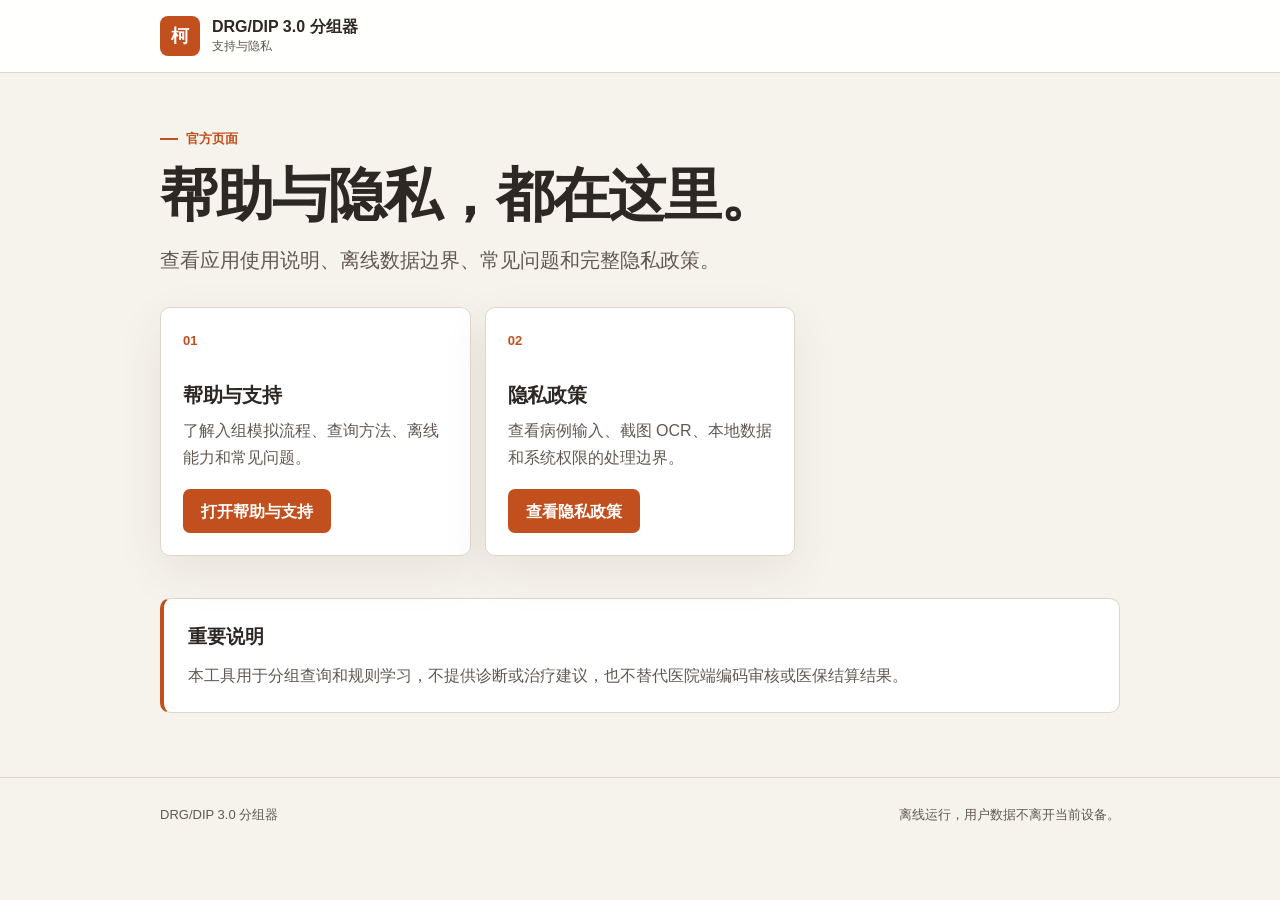
==== index.html @ ec3b19e8 "Add DRG DIP support and privacy pages" ====
<!doctype html>
<html lang="zh-CN">
  <head>
    <meta charset="utf-8">
    <meta name="viewport" content="width=device-width, initial-scale=1">
    <meta
      name="description"
      content="DRG/DIP 3.0 分组器帮助、支持与隐私政策页面。"
    >
    <title>DRG/DIP 3.0 分组器 - 支持与隐私</title>
    <link rel="stylesheet" href="./drg-legal.css">
  </head>
  <body>
    <header class="site-header">
      <div class="site-header__inner">
        <a class="brand" href="./" aria-label="返回支持与隐私首页">
          <span class="brand__mark" aria-hidden="true">柯</span>
          <span class="brand__text">
            <span class="brand__title">DRG/DIP 3.0 分组器</span>
            <span class="brand__subtitle">支持与隐私</span>
          </span>
        </a>
      </div>
    </header>

    <main>
      <section class="hero" aria-labelledby="page-title">
        <div class="eyebrow">官方页面</div>
        <h1 id="page-title">帮助与隐私，都在这里。</h1>
        <p class="hero__lead">
          查看应用使用说明、离线数据边界、常见问题和完整隐私政策。
        </p>
      </section>

      <section class="quick-grid" aria-label="页面入口">
        <article class="quick-card">
          <span class="quick-card__number">01</span>
          <h2>帮助与支持</h2>
          <p>了解入组模拟流程、查询方法、离线能力和常见问题。</p>
          <a class="button-link" href="./drg-support/">打开帮助与支持</a>
        </article>
        <article class="quick-card">
          <span class="quick-card__number">02</span>
          <h2>隐私政策</h2>
          <p>查看病例输入、截图 OCR、本地数据和系统权限的处理边界。</p>
          <a class="button-link" href="./drg-privacy/">查看隐私政策</a>
        </article>
      </section>

      <aside class="callout">
        <h2>重要说明</h2>
        <p>
          本工具用于分组查询和规则学习，不提供诊断或治疗建议，也不替代医院端编码审核或医保结算结果。
        </p>
      </aside>
    </main>

    <footer class="site-footer">
      <div class="site-footer__inner">
        <span>DRG/DIP 3.0 分组器</span>
        <span>离线运行，用户数据不离开当前设备。</span>
      </div>
    </footer>
  </body>
</html>
---- drg-legal.css ----
:root {
  color-scheme: light dark;
  --canvas: #f6f3ed;
  --surface: #ffffff;
  --surface-muted: #faf9f6;
  --ink: #2e2824;
  --ink-muted: #615951;
  --accent: #c24f1e;
  --accent-soft: #f5e0d1;
  --border: #ded6cc;
  --success: #1c7340;
  --success-soft: #e0f4e6;
  --shadow: 0 16px 48px rgba(64, 43, 29, 0.08);
  --content-width: 960px;
}

@media (prefers-color-scheme: dark) {
  :root {
    --canvas: #161310;
    --surface: #221d19;
    --surface-muted: #2b241f;
    --ink: #f6f1eb;
    --ink-muted: #beb1a6;
    --accent: #ef7e4f;
    --accent-soft: #4a2719;
    --border: #4c4138;
    --success: #7ad69d;
    --success-soft: #163723;
    --shadow: 0 18px 56px rgba(0, 0, 0, 0.28);
  }
}

* {
  box-sizing: border-box;
}

html {
  scroll-behavior: smooth;
}

body {
  margin: 0;
  background: var(--canvas);
  color: var(--ink);
  font-family: -apple-system, BlinkMacSystemFont, "SF Pro Text", "PingFang SC",
    "Hiragino Sans GB", "Microsoft YaHei", sans-serif;
  font-size: 16px;
  line-height: 1.7;
  text-rendering: optimizeLegibility;
}

a {
  color: var(--accent);
  text-underline-offset: 0.2em;
}

a:focus-visible,
button:focus-visible,
summary:focus-visible {
  outline: 3px solid var(--accent);
  outline-offset: 3px;
}

.site-header {
  border-bottom: 1px solid var(--border);
  background: color-mix(in srgb, var(--surface) 94%, transparent);
  backdrop-filter: blur(16px);
}

.site-header__inner,
main,
.site-footer__inner {
  width: min(calc(100% - 32px), var(--content-width));
  margin-inline: auto;
}

.site-header__inner {
  display: flex;
  align-items: center;
  justify-content: space-between;
  gap: 20px;
  min-height: 72px;
}

.brand {
  display: inline-flex;
  align-items: center;
  gap: 12px;
  color: var(--ink);
  text-decoration: none;
}

.brand__mark {
  display: grid;
  width: 40px;
  height: 40px;
  place-items: center;
  border-radius: 8px;
  background: var(--accent);
  color: #fff;
  font-size: 18px;
  font-weight: 700;
}

.brand__text {
  display: grid;
  gap: 1px;
}

.brand__title {
  font-size: 16px;
  font-weight: 700;
  letter-spacing: 0;
  line-height: 1.3;
}

.brand__subtitle {
  color: var(--ink-muted);
  font-size: 12px;
  line-height: 1.3;
}

.header-link {
  flex: none;
  font-size: 14px;
  font-weight: 600;
  text-decoration: none;
}

main {
  padding: 48px 0 64px;
}

.hero {
  max-width: 760px;
  margin-bottom: 30px;
}

.eyebrow {
  display: inline-flex;
  align-items: center;
  gap: 8px;
  margin-bottom: 14px;
  color: var(--accent);
  font-size: 13px;
  font-weight: 700;
}

.eyebrow::before {
  width: 18px;
  height: 2px;
  background: currentColor;
  content: "";
}

h1,
h2,
h3,
p {
  margin-top: 0;
}

h1 {
  max-width: 720px;
  margin-bottom: 16px;
  font-size: clamp(34px, 6vw, 58px);
  letter-spacing: -0.035em;
  line-height: 1.08;
}

.hero__lead {
  max-width: 700px;
  margin-bottom: 0;
  color: var(--ink-muted);
  font-size: clamp(17px, 2.2vw, 20px);
}

.quick-grid {
  display: grid;
  grid-template-columns: repeat(3, minmax(0, 1fr));
  gap: 14px;
  margin: 28px 0 42px;
}

.quick-card,
.content-card,
.privacy-section,
.callout {
  border: 1px solid var(--border);
  border-radius: 10px;
  background: var(--surface);
  box-shadow: var(--shadow);
}

.quick-card {
  min-height: 176px;
  padding: 22px;
}

.quick-card__number {
  display: block;
  margin-bottom: 30px;
  color: var(--accent);
  font-size: 13px;
  font-weight: 800;
  font-variant-numeric: tabular-nums;
}

.quick-card h2,
.content-card h2 {
  margin-bottom: 9px;
  font-size: 20px;
  letter-spacing: -0.015em;
  line-height: 1.3;
}

.quick-card p,
.content-card p,
.privacy-section p,
.callout p {
  margin-bottom: 0;
  color: var(--ink-muted);
}

.content-card {
  margin-bottom: 20px;
  padding: clamp(22px, 4vw, 34px);
}

.faq-list {
  display: grid;
  gap: 0;
  margin-top: 20px;
  border-top: 1px solid var(--border);
}

details {
  border-bottom: 1px solid var(--border);
}

summary {
  position: relative;
  padding: 18px 42px 18px 0;
  cursor: pointer;
  font-size: 17px;
  font-weight: 650;
  list-style: none;
}

summary::-webkit-details-marker {
  display: none;
}

summary::after {
  position: absolute;
  top: 17px;
  right: 3px;
  color: var(--accent);
  content: "+";
  font-size: 24px;
  font-weight: 400;
  line-height: 1;
}

details[open] summary::after {
  content: "−";
}

.faq-answer {
  max-width: 760px;
  padding: 0 42px 20px 0;
  color: var(--ink-muted);
}

.callout {
  margin-top: 20px;
  padding: 22px 24px;
  border-left: 4px solid var(--accent);
  box-shadow: none;
}

.callout--privacy {
  border-left-color: var(--success);
  background: var(--success-soft);
}

.callout h2 {
  margin-bottom: 9px;
  font-size: 19px;
}

.button-link {
  display: inline-flex;
  min-height: 44px;
  align-items: center;
  justify-content: center;
  margin-top: 18px;
  padding: 0 18px;
  border-radius: 7px;
  background: var(--accent);
  color: #fff;
  font-weight: 700;
  text-decoration: none;
}

.privacy-list {
  display: grid;
  gap: 14px;
  margin-top: 34px;
}

.privacy-section {
  display: grid;
  grid-template-columns: 42px minmax(0, 1fr);
  gap: 16px;
  padding: clamp(20px, 4vw, 28px);
  box-shadow: none;
}

.privacy-section__number {
  display: grid;
  width: 36px;
  height: 36px;
  place-items: center;
  border-radius: 7px;
  background: var(--accent-soft);
  color: var(--accent);
  font-weight: 800;
  font-variant-numeric: tabular-nums;
}

.privacy-section h2 {
  margin-bottom: 7px;
  font-size: 20px;
  line-height: 1.35;
}

.meta-row {
  display: flex;
  flex-wrap: wrap;
  gap: 8px 18px;
  margin: 18px 0 0;
  color: var(--ink-muted);
  font-size: 14px;
}

.site-footer {
  border-top: 1px solid var(--border);
}

.site-footer__inner {
  display: flex;
  flex-wrap: wrap;
  justify-content: space-between;
  gap: 10px 24px;
  padding-block: 26px 34px;
  color: var(--ink-muted);
  font-size: 13px;
}

@media (max-width: 720px) {
  .site-header__inner {
    min-height: 64px;
  }

  .brand__subtitle {
    display: none;
  }

  main {
    padding-top: 34px;
  }

  .quick-grid {
    grid-template-columns: 1fr;
  }

  .quick-card {
    min-height: auto;
  }

  .quick-card__number {
    margin-bottom: 16px;
  }

  .privacy-section {
    grid-template-columns: 1fr;
  }
}

@media (prefers-reduced-motion: reduce) {
  html {
    scroll-behavior: auto;
  }
}

@media print {
  :root {
    color-scheme: light;
  }

  body {
    background: #fff;
  }

  .site-header,
  .site-footer {
    display: none;
  }

  main {
    width: 100%;
    padding: 0;
  }

  .quick-grid,
  .callout,
  .button-link {
    display: none;
  }

  .privacy-section,
  .content-card {
    break-inside: avoid;
    box-shadow: none;
  }
}
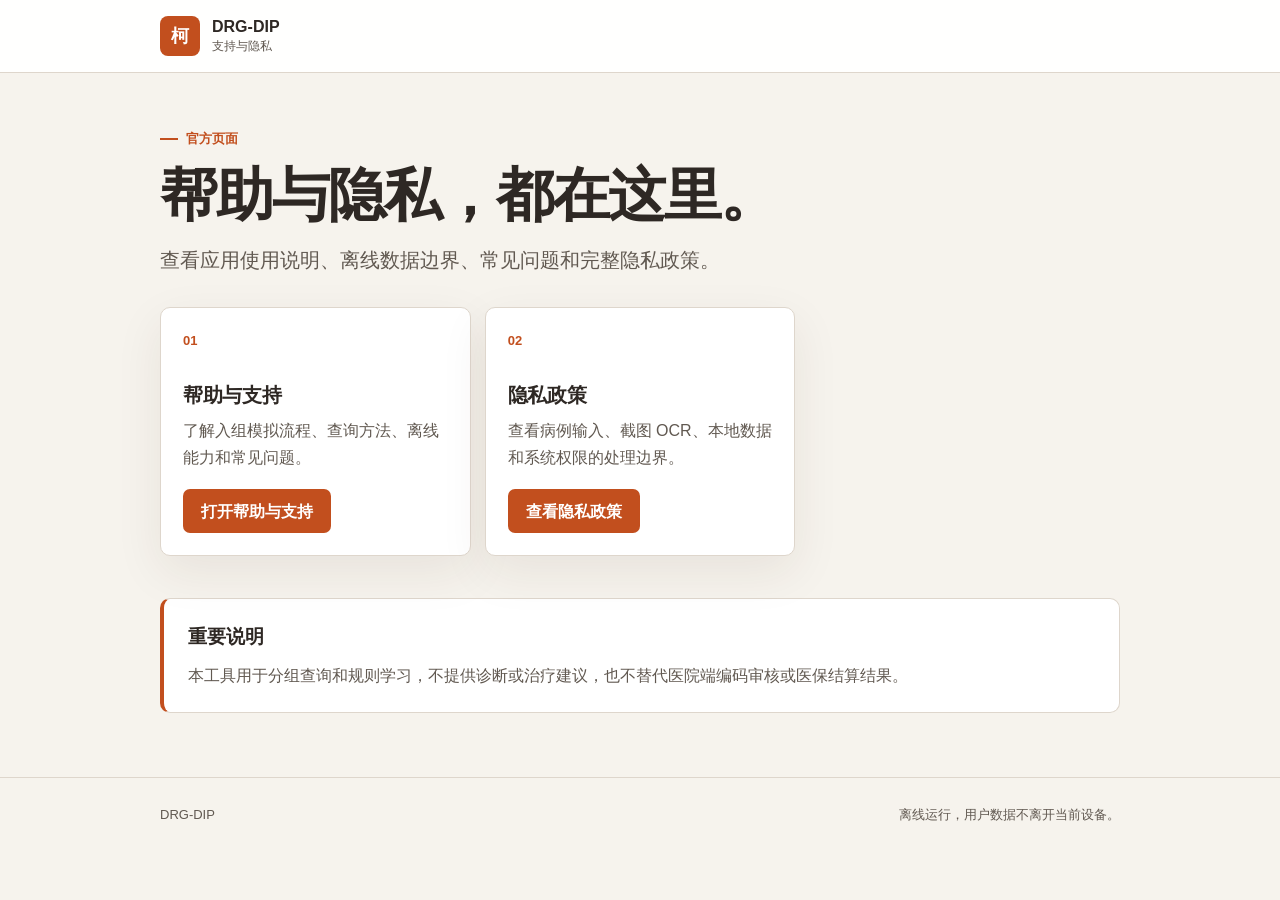
==== commit 8be77f78: "Remove external storefront link from App Review pages" ====
--- a/index.html
+++ b/index.html
@@ -5,9 +5,10 @@
     <meta name="viewport" content="width=device-width, initial-scale=1">
     <meta
       name="description"
-      content="DRG/DIP 3.0 分组器帮助、支持与隐私政策页面。"
+      content="DRG-DIP 帮助、支持与隐私政策页面。"
     >
-    <title>DRG/DIP 3.0 分组器 - 支持与隐私</title>
+    <title>DRG-DIP - 支持与隐私</title>
+    <link rel="icon" type="image/svg+xml" href="./favicon.svg">
     <link rel="stylesheet" href="./drg-legal.css">
   </head>
   <body>
@@ -16,7 +17,7 @@
         <a class="brand" href="./" aria-label="返回支持与隐私首页">
           <span class="brand__mark" aria-hidden="true">柯</span>
           <span class="brand__text">
-            <span class="brand__title">DRG/DIP 3.0 分组器</span>
+            <span class="brand__title">DRG-DIP</span>
             <span class="brand__subtitle">支持与隐私</span>
           </span>
         </a>
@@ -57,7 +58,7 @@
 
     <footer class="site-footer">
       <div class="site-footer__inner">
-        <span>DRG/DIP 3.0 分组器</span>
+        <span>DRG-DIP</span>
         <span>离线运行，用户数据不离开当前设备。</span>
       </div>
     </footer>
